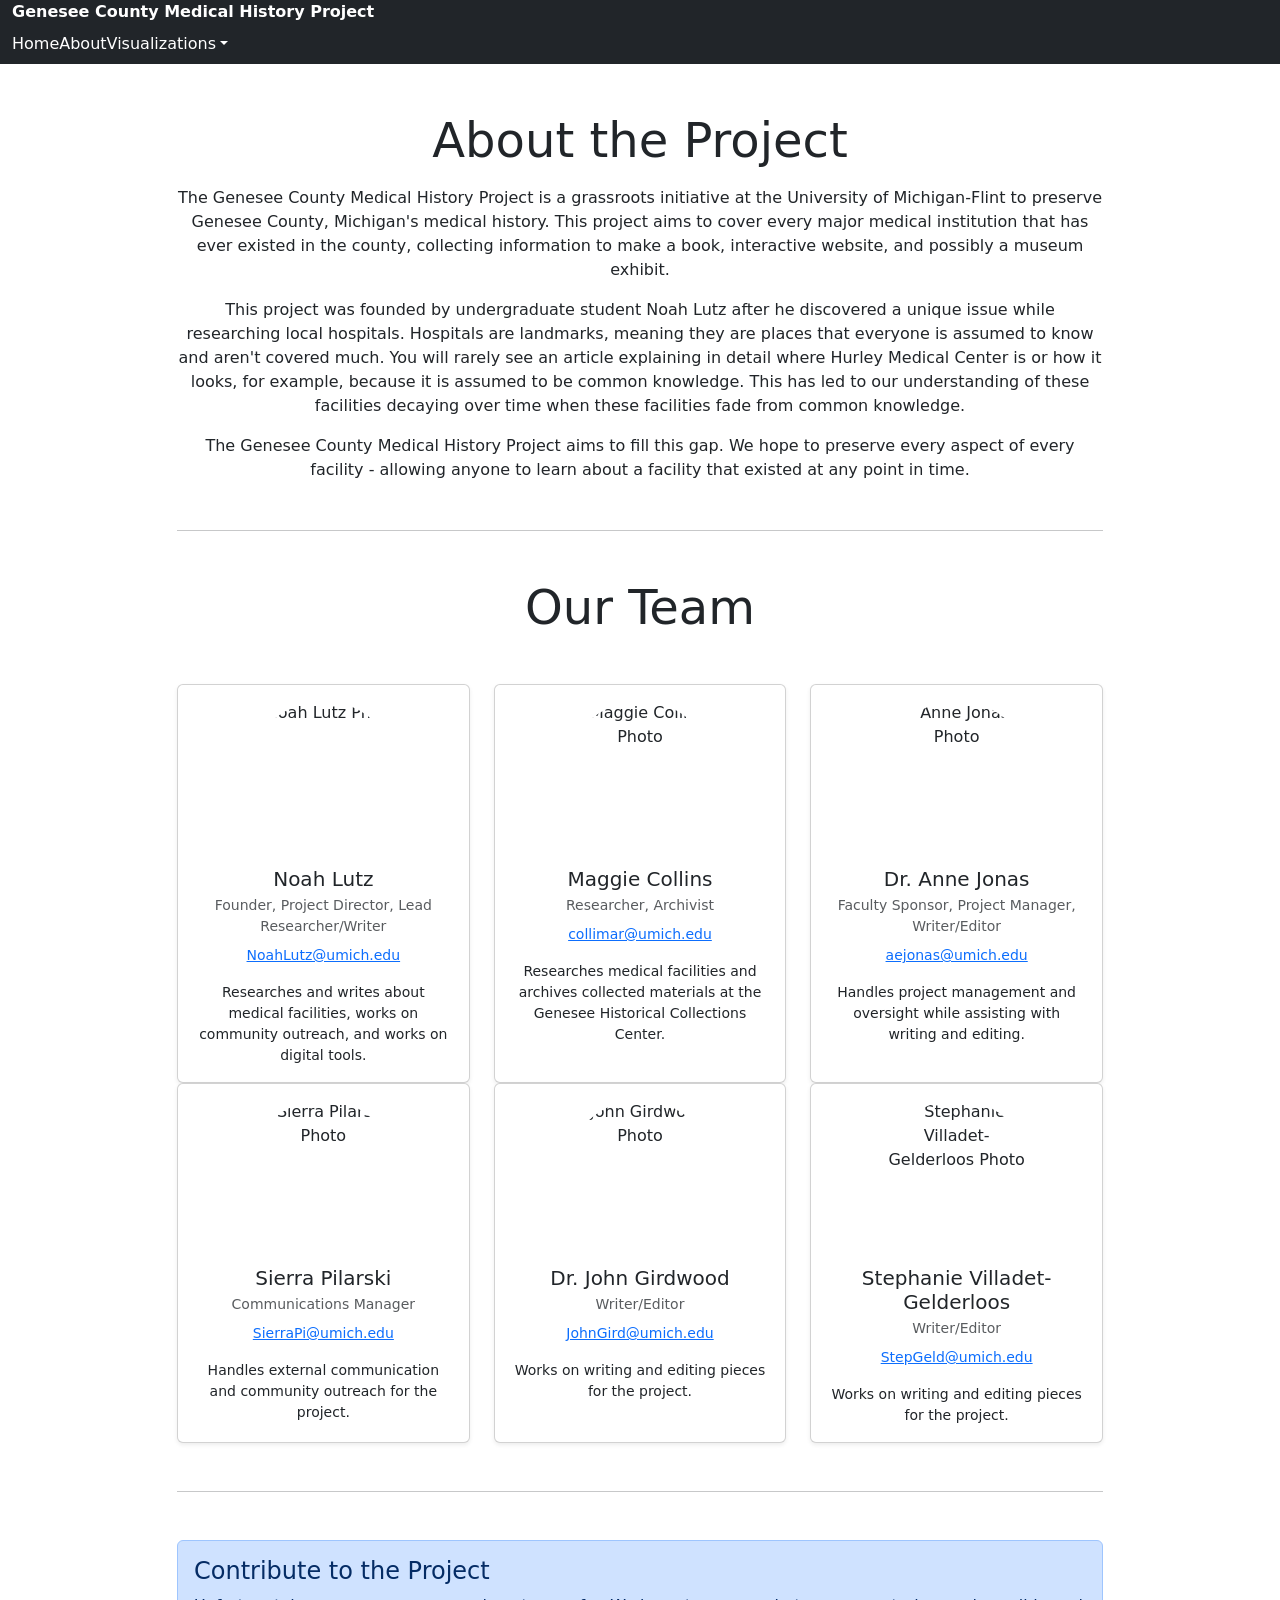
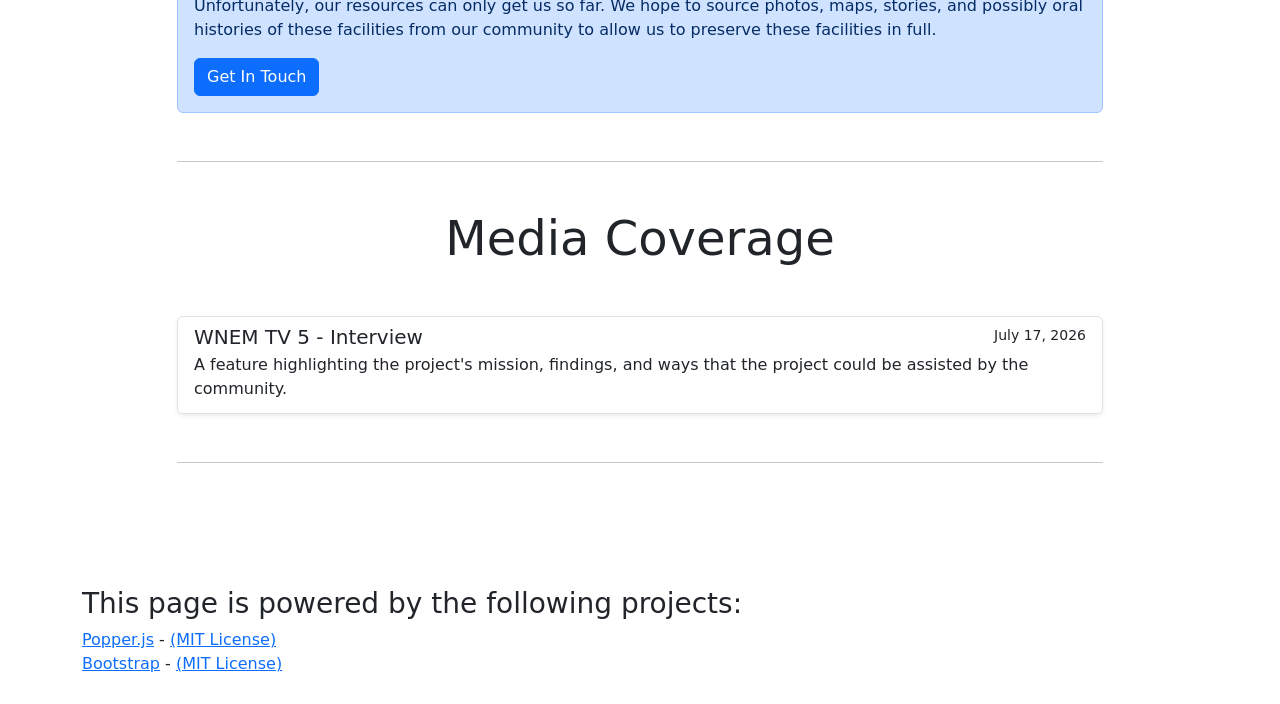
==== about/index.html @ d87b616f "Redesign website" ====
<!doctype html>
<html lang="en">

<!-- Load general metadata into the site. -->
<head>
    <meta charset="utf-8">
    <meta name="viewport" content="width=device-width, initial-scale=1">
    <link rel="icon" type="image/x-icon" href="../assets/favicon.ico">
    <title>Genesee County Healthcare Project</title>
</head>

<!-- Import our scripts. -->
<script src="https://cdn.jsdelivr.net/npm/@popperjs/core@2.9.2/dist/umd/popper.min.js"></script>
<script src="https://cdn.jsdelivr.net/npm/bootstrap@5.1/dist/js/bootstrap.min.js"></script>

<!-- Bootstrap core CSS -->
<link rel="stylesheet" href="style.css">
<link href="https://cdn.jsdelivr.net/npm/bootstrap@5.1/dist/css/bootstrap.min.css" rel="stylesheet"  crossorigin="anonymous">


<!-- Prepare the navigation bar. -->
<nav class="navbar-expand navbar-dark bg-dark" aria-label="header">
    <div class="container-fluid">
        <!-- Add the title. -->
        <a href="#" class="navbar-brand d-flex align-items-center">
            <strong>Genesee County Medical History Project</strong>
        </a>

        <!-- Add all the page navigation layer. -->
        <ul class="navbar-nav me-auto mb-2 mb-sm-0">
            <!-- Add the link to the home page. -->
            <li class="nav-item">
                <a class="nav-link active" aria-current="page" href="../">Home</a>
            </li>

            <!-- Add the link to the about page. -->
            <li class="nav-item">
                <a class="nav-link active" aria-current="page" href="">About</a>
            </li>

            <!-- Add the visualizations drop down. -->
            <li class="nav-item dropdown">
                <a class="nav-link active dropdown-toggle" href="#" id="visualizations" data-bs-toggle="dropdown" aria-expanded="false">Visualizations</a>
                <ul class="dropdown-menu" aria-labelledby="visualizations">
                    <li><a class="dropdown-item" href="../visualizations/map/">Map</a></li>
                    <li><a class="dropdown-item" href="../visualizations/timechart/">Time Chart</a></li>
                </ul>
            </li>
        </ul>
    </div>
</nav>

<!-- Let's prepare the main content.-->
<main>
    <section class="py-5 container">
        <!-- To begin, all of our content at the top will be centered. -->
        <div class="row justify-content-center">
            <div class="col-lg-10">


                <!-- Add a project description at the top of the page. -->
                <header class="text-center mb-5">
                    <h1 class="display-5">About the Project</h1>

                    <!-- These have to be separate or they'll be merged into one block. -->
                    <p></p>

                    <p>

                        The Genesee County Medical History Project is a grassroots initiative
                        at the University of Michigan-Flint to preserve Genesee County, Michigan's
                        medical history. This project aims to cover every major medical institution
                        that has ever existed in the county, collecting information to make a book,
                        interactive website, and possibly a museum exhibit.
                    </p>
                    <p>

                        This project was founded by undergraduate student Noah Lutz after he
                        discovered a unique issue while researching local hospitals. Hospitals are
                        landmarks, meaning they are places that everyone is assumed to know and
                        aren't covered much. You will rarely see an article explaining in detail where
                        Hurley Medical Center is or how it looks, for example, because it is assumed
                        to be common knowledge. This has led to our understanding of these facilities
                        decaying over time when these facilities fade from common knowledge.
                    </p>
                    <p>

                        The Genesee County Medical History Project aims to fill this gap. We hope
                        to preserve every aspect of every facility - allowing anyone to learn about
                        a facility that existed at any point in time.
                    </p>
                </header>

                <hr class="my-5">

                <!-- Here's a cool part! A team introduction area. -->
                <section class="mb-5">
                    <header class="text-center mb-5">
                        <h2 class="display-5">Our Team</h2>
                    </header>

                    <!-- First row with 3. -->
                    <div class="row g-4">
                        <!-- Noah's team card. -->
                        <div class="col-md-4">
                            <div class="card h-100 text-center shadow-sm">
                                <div class="card-body">
                                    <img src="https://d2jv02qf7xgjwx.cloudfront.net/customers/690/images/Profile_pic_placeholder.jpg"
                                         class="team-photo"
                                         alt="Noah Lutz Photo">

                                    <h3 class="h5 mb-1">Noah Lutz</h3>
                                    <p class="text-muted small mb-2">
                                        Founder, Project Director, Lead Researcher/Writer
                                    </p>

                                    <a href="mailto:NoahLutz@umich.edu"
                                       class="small d-block mb-3">
                                        NoahLutz@umich.edu
                                    </a>

                                    <p class="small mb-0">
                                        Researches and writes about medical facilities,
                                        works on community outreach, and works on
                                        digital tools.
                                    </p>
                                </div>
                            </div>
                        </div>

                        <!-- Maggie's team card. -->
                        <div class="col-md-4">
                            <div class="card h-100 text-center shadow-sm">
                                <div class="card-body">
                                    <img src="https://d2jv02qf7xgjwx.cloudfront.net/customers/690/images/Profile_pic_placeholder.jpg"
                                         class="team-photo"
                                         alt="Maggie Collins Photo">

                                    <h3 class="h5 mb-1">Maggie Collins</h3>
                                    <p class="text-muted small mb-2">
                                        Researcher, Archivist
                                    </p>

                                    <a href="mailto:collimar@umich.edu"
                                       class="small d-block mb-3">
                                        collimar@umich.edu
                                    </a>

                                    <p class="small mb-0">
                                        Researches medical facilities and archives collected
                                        materials at the Genesee Historical Collections
                                        Center.
                                    </p>
                                </div>
                            </div>
                        </div>

                        <!-- Anne's team card. -->
                        <div class="col-md-4">
                            <div class="card h-100 text-center shadow-sm">
                                <div class="card-body">
                                    <img src="https://directory.umflint.edu/avatar/aejonas"
                                         class="team-photo"
                                         alt="Anne Jonas Photo">

                                    <h3 class="h5 mb-1">Dr. Anne Jonas</h3>
                                    <p class="text-muted small mb-2">
                                        Faculty Sponsor, Project Manager, Writer/Editor
                                    </p>

                                    <a href="mailto:aejonas@umich.edu"
                                       class="small d-block mb-3">
                                        aejonas@umich.edu
                                    </a>

                                    <p class="small mb-0">
                                        Handles project management and oversight while
                                        assisting with writing and editing.
                                    </p>
                                </div>
                            </div>
                        </div>

                    </div>

                    <!-- Start a second row due to 3 per row. -->
                    <div class="row g-4">
                        <!-- Sierra's team card. -->
                        <div class="col-md-4">
                            <div class="card h-100 text-center shadow-sm">
                                <div class="card-body">
                                    <img src="https://d2jv02qf7xgjwx.cloudfront.net/customers/690/images/Profile_pic_placeholder.jpg"
                                         class="team-photo"
                                         alt="Sierra Pilarski Photo">

                                    <h3 class="h5 mb-1">Sierra Pilarski</h3>
                                    <p class="text-muted small mb-2">
                                        Communications Manager
                                    </p>

                                    <a href="mailto:SierraPi@umich.edu"
                                       class="small d-block mb-3">
                                        SierraPi@umich.edu
                                    </a>

                                    <p class="small mb-0">
                                        Handles external communication and community outreach
                                        for the project.
                                    </p>
                                </div>
                            </div>
                        </div>

                        <!-- Dr. Girdwood's team card. -->
                        <div class="col-md-4">
                            <div class="card h-100 text-center shadow-sm">
                                <div class="card-body">
                                    <img src="https://directory.umflint.edu/avatar/johngird"
                                         class="team-photo"
                                         alt="John Girdwood Photo">

                                    <h3 class="h5 mb-1">Dr. John Girdwood</h3>
                                    <p class="text-muted small mb-2">
                                        Writer/Editor
                                    </p>

                                    <a href="mailto:JohnGird@umich.edu"
                                       class="small d-block mb-3">
                                        JohnGird@umich.edu
                                    </a>

                                    <p class="small mb-0">
                                        Works on writing and editing pieces for the project.
                                    </p>
                                </div>
                            </div>
                        </div>

                        <!-- Professor G's team card. -->
                        <div class="col-md-4">
                            <div class="card h-100 text-center shadow-sm">
                                <div class="card-body">
                                    <img src="https://directory.umflint.edu/avatar/stepgeld"
                                         class="team-photo"
                                         alt="Stephanie Villadet-Gelderloos Photo">

                                    <h3 class="h5 mb-1">Stephanie Villadet-Gelderloos</h3>
                                    <p class="text-muted small mb-2">
                                        Writer/Editor
                                    </p>

                                    <a href="mailto:StepGeld@umich.edu"
                                       class="small d-block mb-3">
                                        StepGeld@umich.edu
                                    </a>

                                    <p class="small mb-0">
                                        Works on writing and editing pieces for the project.
                                    </p>
                                </div>
                            </div>
                        </div>
                    </div>
                </section>

                <hr class="my-5">

                <!-- Include a spot for people who want to contribute.
                Using Sierra's email for this.
                -->
                <div class="alert alert-primary mt-5">
                    <h4 class="alert-heading">Contribute to the Project</h4>

                    <p class="mb-3">
                        Unfortunately, our resources can only get us so far.
                        We hope to source photos, maps, stories, and possibly
                        oral histories of these facilities from our community
                        to allow us to preserve these facilities in full.
                    </p>

                    <a href="mailto:sierrapi@umich.edu"
                       class="btn btn-primary">
                        Get In Touch
                    </a>

                </div>

                <hr class="my-5">

                <!-- Lastly, our media coverage. I think it's really cool and we should highlight it!
                 This will be interesting to maintain... may have to do this differently later on.
                 -->
                <section class="mb-5">
                    <header class="text-center mb-5">
                        <h2 class="display-5">Media Coverage</h2>
                    </header>

                    <!-- 7/17/26 WNEM Interview. -->
                    <div class="list-group shadow-sm">

                        <a href="https://www.wnem.com/video/2026/07/17/uncovering-lost-genesee-county-history/"
                           target="_blank"
                           rel="noopener"
                           class="list-group-item list-group-item-action">

                            <div class="d-flex justify-content-between">
                                <h5 class="mb-1">
                                    WNEM TV 5 - Interview
                                </h5>
                                <small>July 17, 2026</small>
                            </div>

                            <p class="mb-1">
                                A feature highlighting the project's mission,
                                findings, and ways that the project could be
                                assisted by the community.
                            </p>
                        </a>
                    </div>
                </section>

                <hr class="my-5">




            </div>
        </div>
    </section>
</main>

<footer>
    <section class="py-1 container">
        <div class="row py-lg-4">
            <h3>This page is powered by the following projects:</h3>
            <div>
                <a href="https://popper.js.org">Popper.js</a> - <a href="https://github.com/vusion/popper.js/blob/master/LICENSE.md">(MIT License)</a>
            </div>
            <div>
                <a href="https://getbootstrap.com">Bootstrap</a> - <a href="https://github.com/twbs/bootstrap/blob/main/LICENSE">(MIT License)</a>
            </div>
        </div>
    </section>
</footer>

</html>
---- about/style.css ----
.team-photo {
    width: 150px;
    height: 150px;
    object-fit: cover;
    object-position: center;
    border-radius: 50%;
    display: block;
    margin: 0 auto 1rem;
}
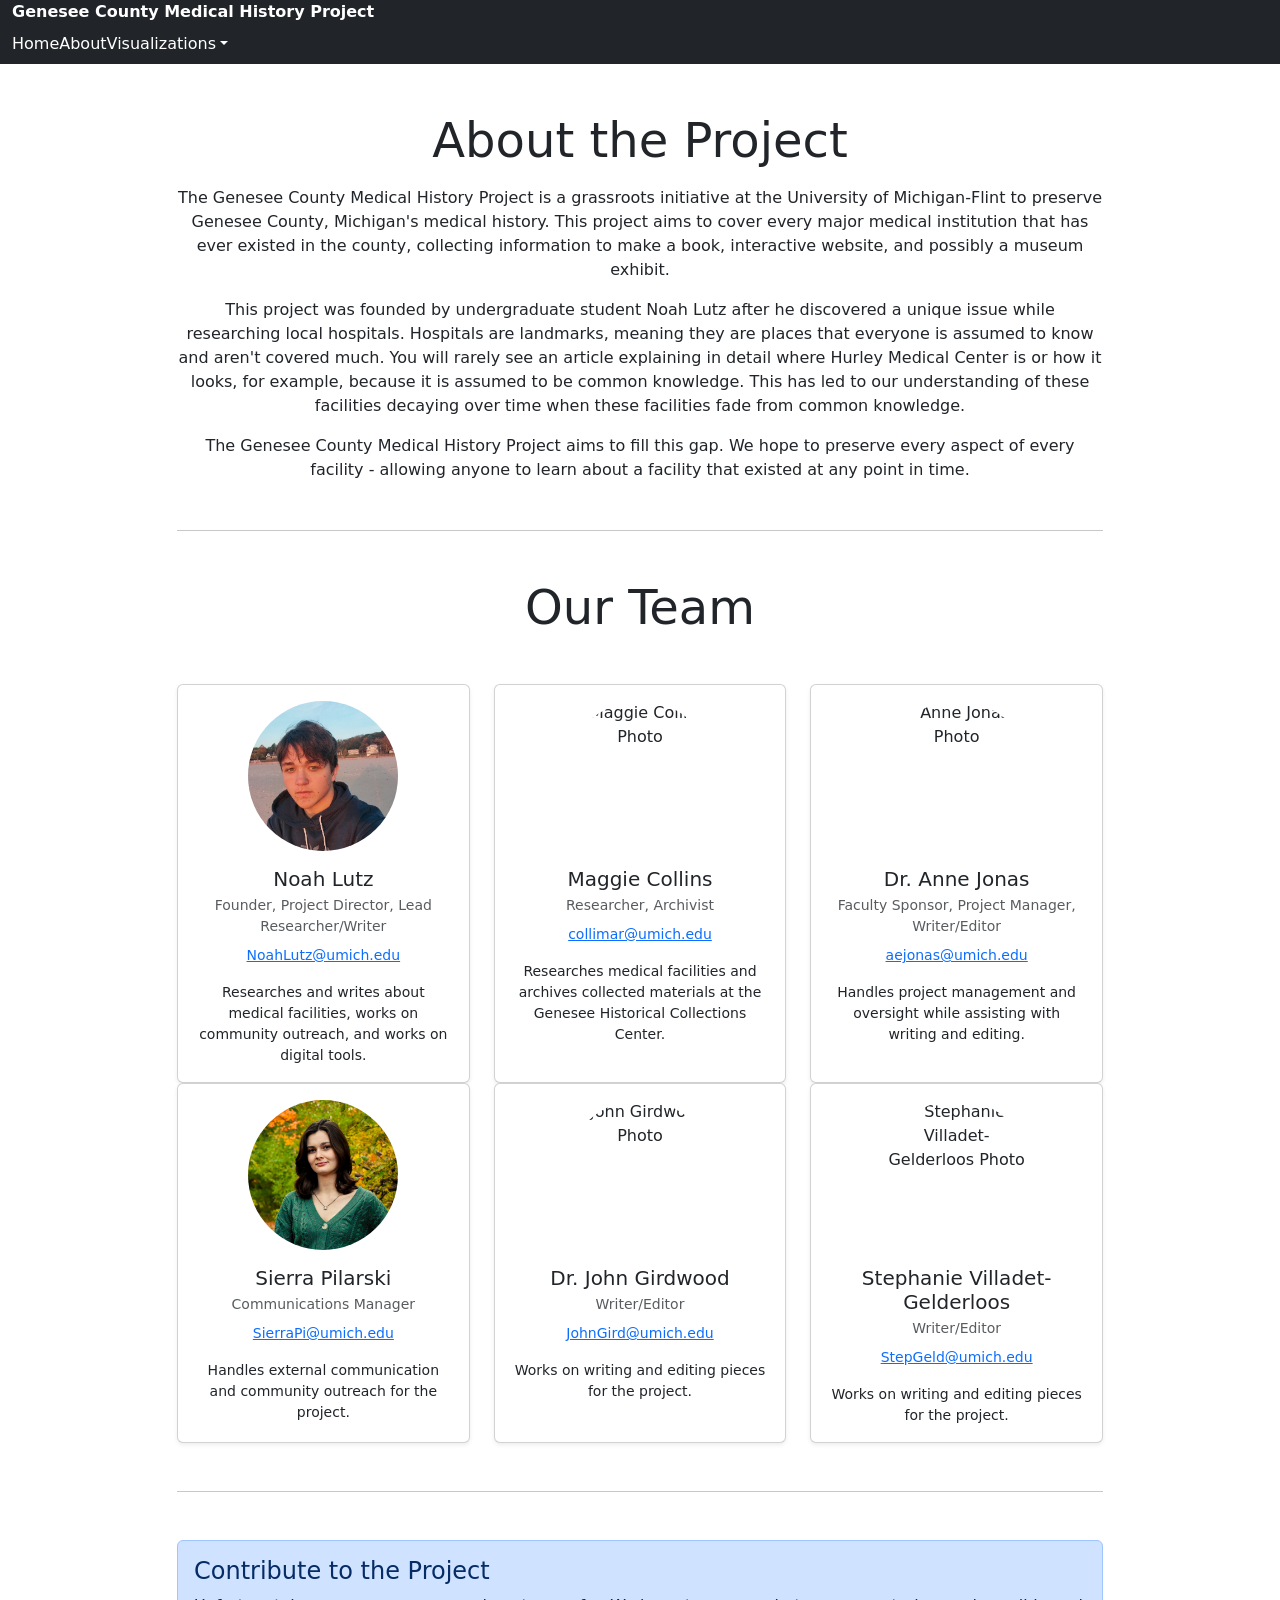
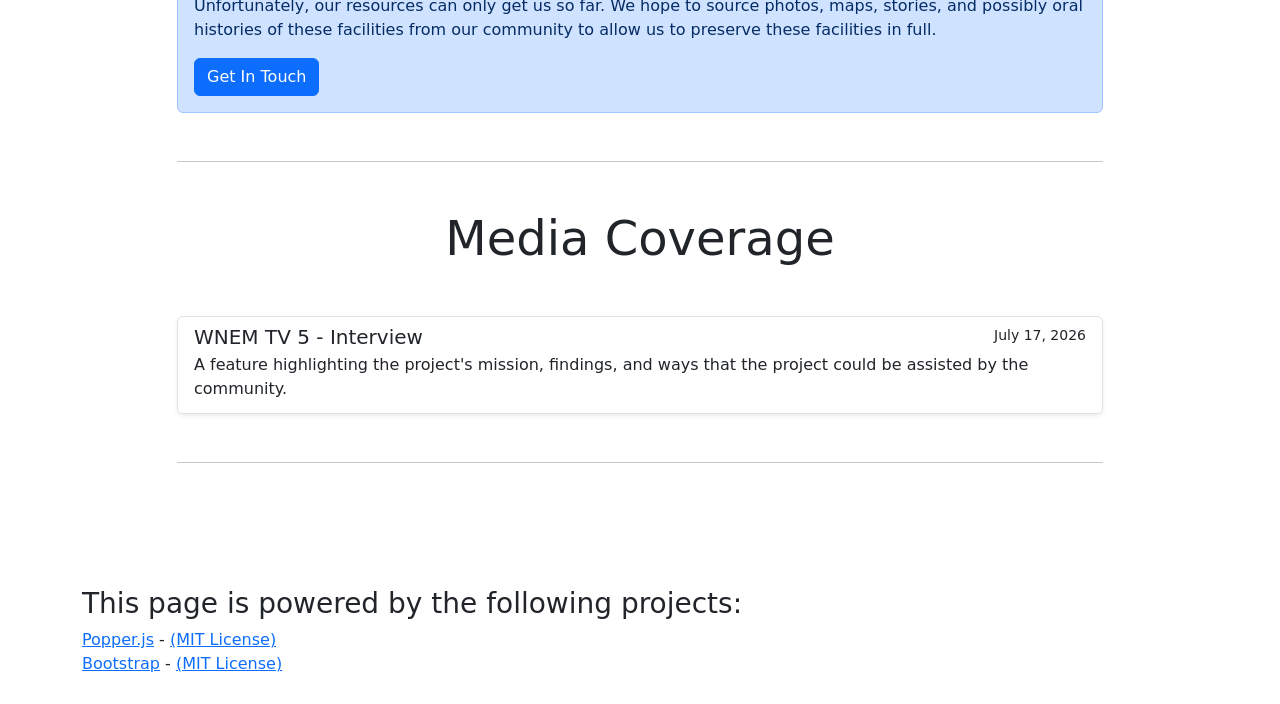
==== commit 4ffee35e: "Update about me's" ====
--- a/about/index.html
+++ b/about/index.html
@@ -105,7 +105,7 @@
                         <div class="col-md-4">
                             <div class="card h-100 text-center shadow-sm">
                                 <div class="card-body">
-                                    <img src="https://d2jv02qf7xgjwx.cloudfront.net/customers/690/images/Profile_pic_placeholder.jpg"
+                                    <img src="../assets/team/NoahLutz.jpg"
                                          class="team-photo"
                                          alt="Noah Lutz Photo">
 
@@ -189,7 +189,7 @@
                         <div class="col-md-4">
                             <div class="card h-100 text-center shadow-sm">
                                 <div class="card-body">
-                                    <img src="https://d2jv02qf7xgjwx.cloudfront.net/customers/690/images/Profile_pic_placeholder.jpg"
+                                    <img src="../assets/team/SierraPilarski.jpg"
                                          class="team-photo"
                                          alt="Sierra Pilarski Photo">
 
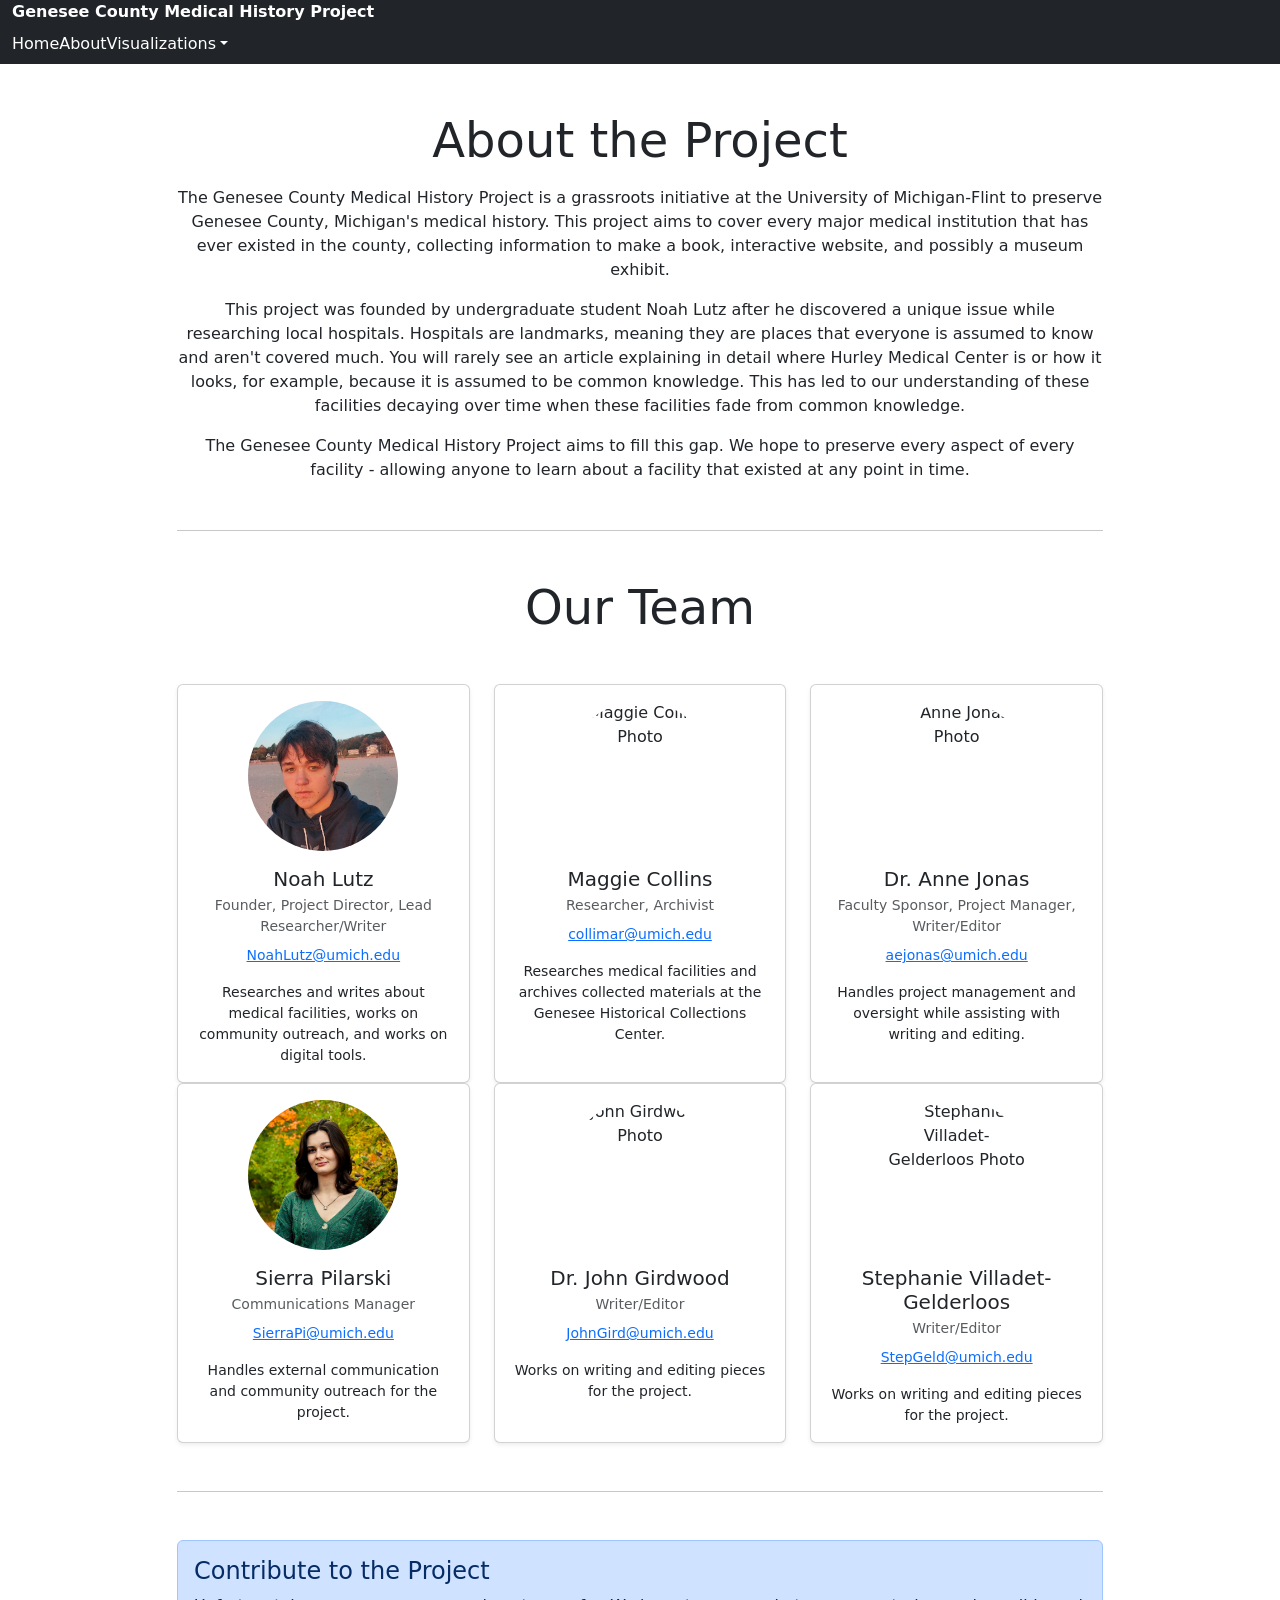
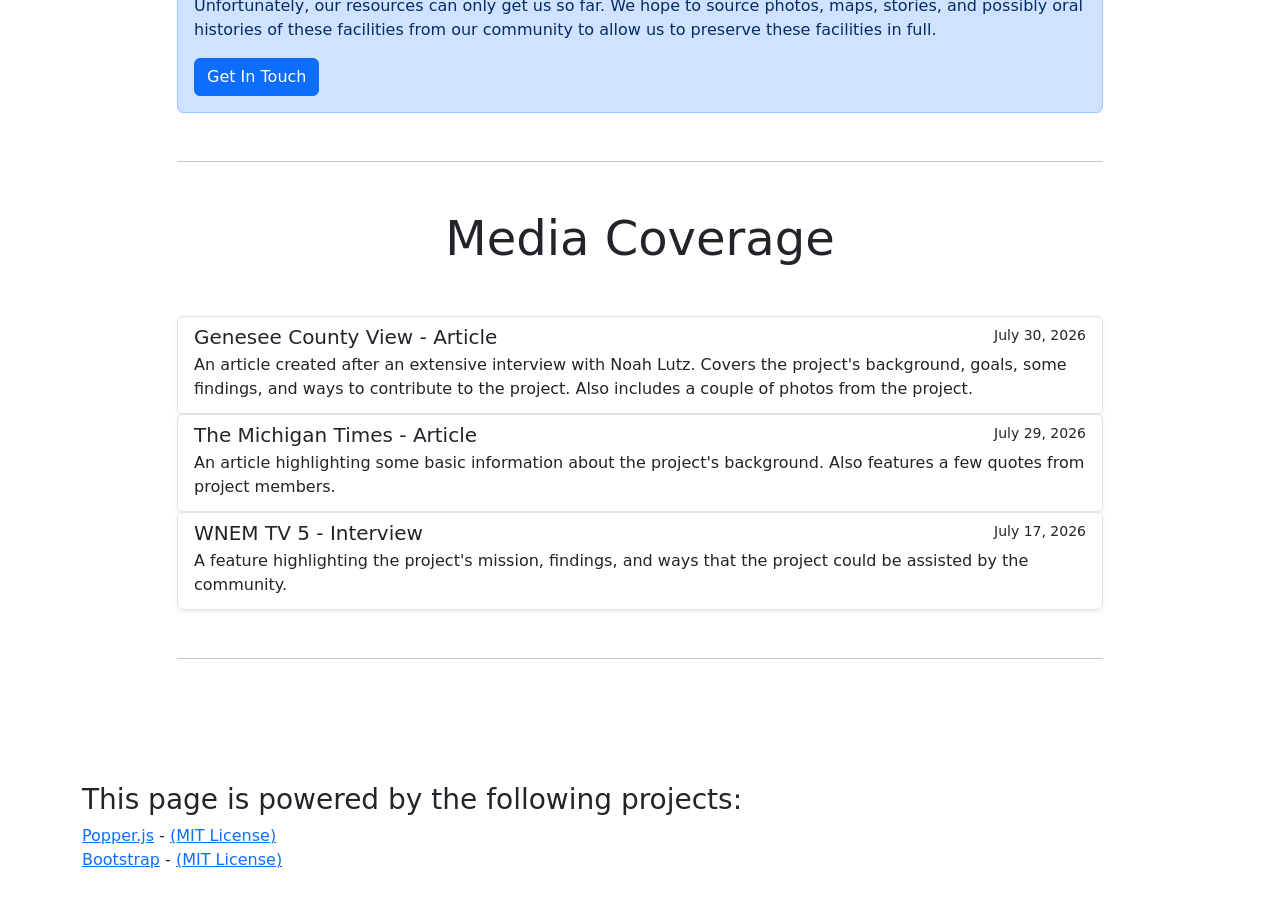
==== commit c75d924c: "Add new articles" ====
--- a/about/index.html
+++ b/about/index.html
@@ -294,6 +294,54 @@
                     <header class="text-center mb-5">
                         <h2 class="display-5">Media Coverage</h2>
                     </header>
+
+                    <!-- 7/30/26 Genesee County View Article. -->
+                    <div class="list-group shadow-sm">
+
+                        <a href="https://geneseecountyview.com/articles/news/research-group-from-um-flint-uncovering-countys-hidden-medical-past/"
+                           target="_blank"
+                           rel="noopener"
+                           class="list-group-item list-group-item-action">
+
+                            <div class="d-flex justify-content-between">
+                                <h5 class="mb-1">
+                                    Genesee County View - Article
+                                </h5>
+                                <small>July 30, 2026</small>
+                            </div>
+
+                            <p class="mb-1">
+                                An article created after an extensive interview
+                                with Noah Lutz. Covers the project's background,
+                                goals, some findings, and ways to contribute to
+                                the project. Also includes a couple of photos from
+                                the project.
+                            </p>
+                        </a>
+                    </div>
+
+                    <!-- 7/29/26 Michigan Times Article. -->
+                    <div class="list-group shadow-sm">
+
+                        <a href="https://mtimes.org/2026/07/29/um-flint-student-leads-project-to-preserve-genesee-countys-medical-history/"
+                           target="_blank"
+                           rel="noopener"
+                           class="list-group-item list-group-item-action">
+
+                            <div class="d-flex justify-content-between">
+                                <h5 class="mb-1">
+                                    The Michigan Times - Article
+                                </h5>
+                                <small>July 29, 2026</small>
+                            </div>
+
+                            <p class="mb-1">
+                                An article highlighting some basic information
+                                about the project's background. Also features a
+                                few quotes from project members.
+                            </p>
+                        </a>
+                    </div>
 
                     <!-- 7/17/26 WNEM Interview. -->
                     <div class="list-group shadow-sm">
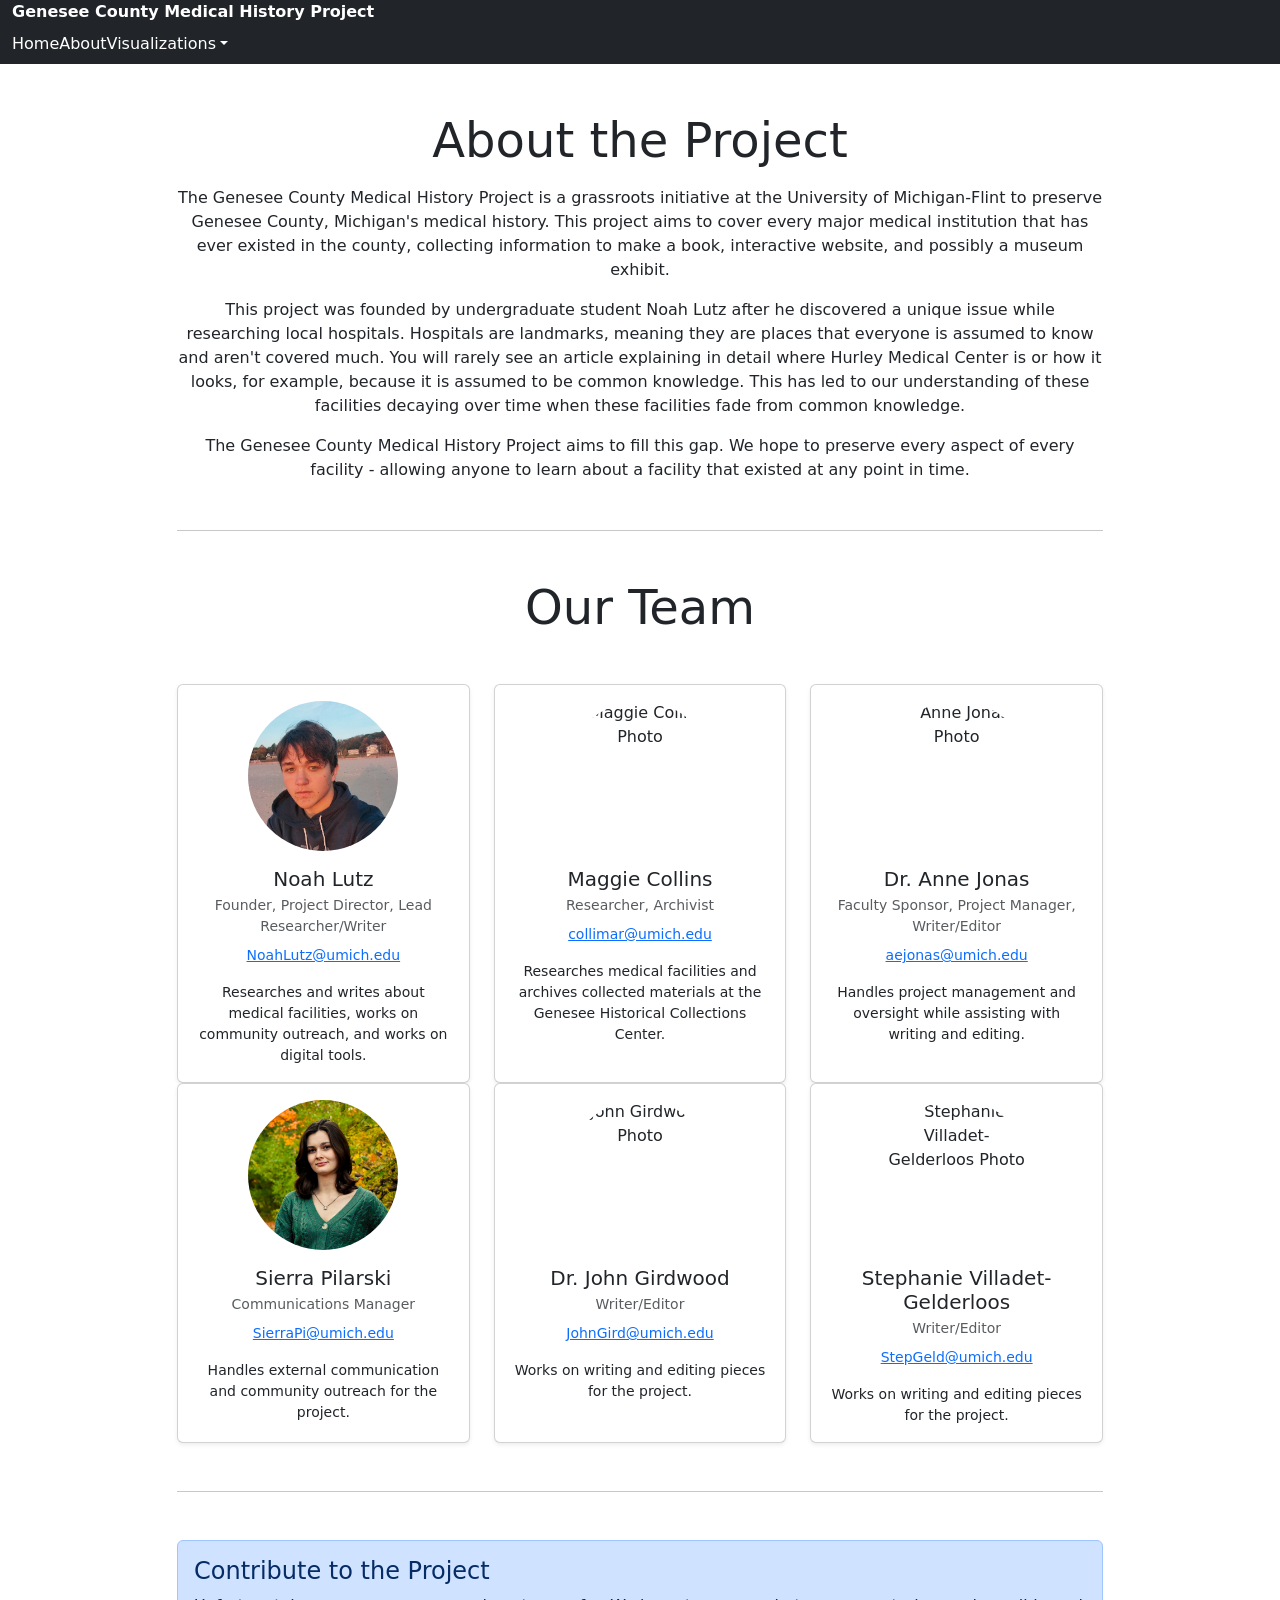
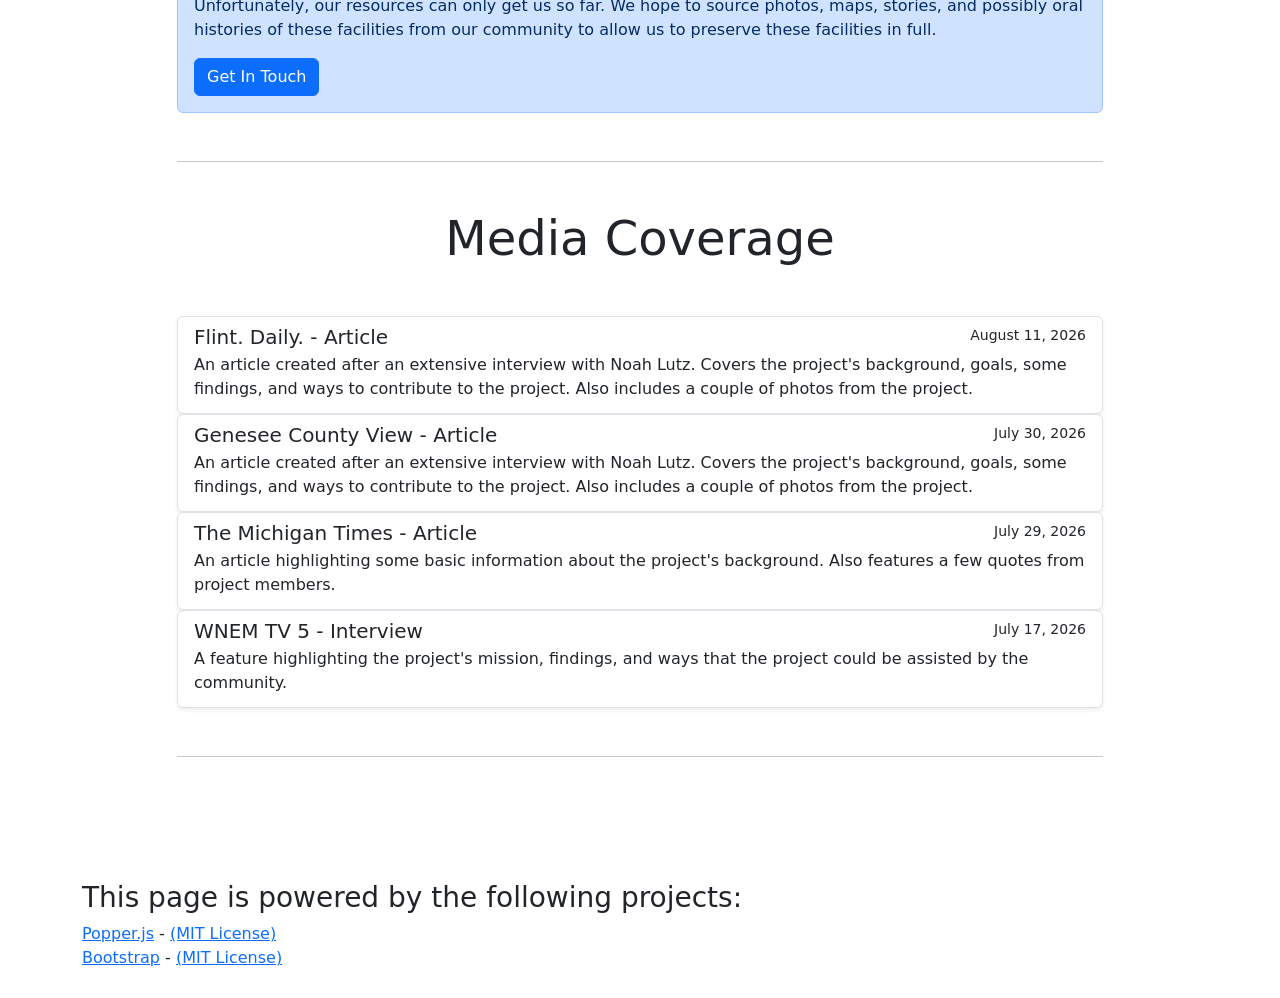
==== commit aa280366: "Add Flint Daily article" ====
--- a/about/index.html
+++ b/about/index.html
@@ -294,6 +294,31 @@
                     <header class="text-center mb-5">
                         <h2 class="display-5">Media Coverage</h2>
                     </header>
+
+                    <!-- 8/11/26 Flint. Daily. Article. -->
+                    <div class="list-group shadow-sm">
+
+                        <a href="https://flintdaily.news/2026/08/11/um-flint-students-piecing-together-complex-history-of-genesee-county-hospitals-and-healthcare-facilities/"
+                           target="_blank"
+                           rel="noopener"
+                           class="list-group-item list-group-item-action">
+
+                            <div class="d-flex justify-content-between">
+                                <h5 class="mb-1">
+                                    Flint. Daily. - Article
+                                </h5>
+                                <small>August 11, 2026</small>
+                            </div>
+
+                            <p class="mb-1">
+                                An article created after an extensive interview
+                                with Noah Lutz. Covers the project's background,
+                                goals, some findings, and ways to contribute to
+                                the project. Also includes a couple of photos from
+                                the project.
+                            </p>
+                        </a>
+                    </div>
 
                     <!-- 7/30/26 Genesee County View Article. -->
                     <div class="list-group shadow-sm">
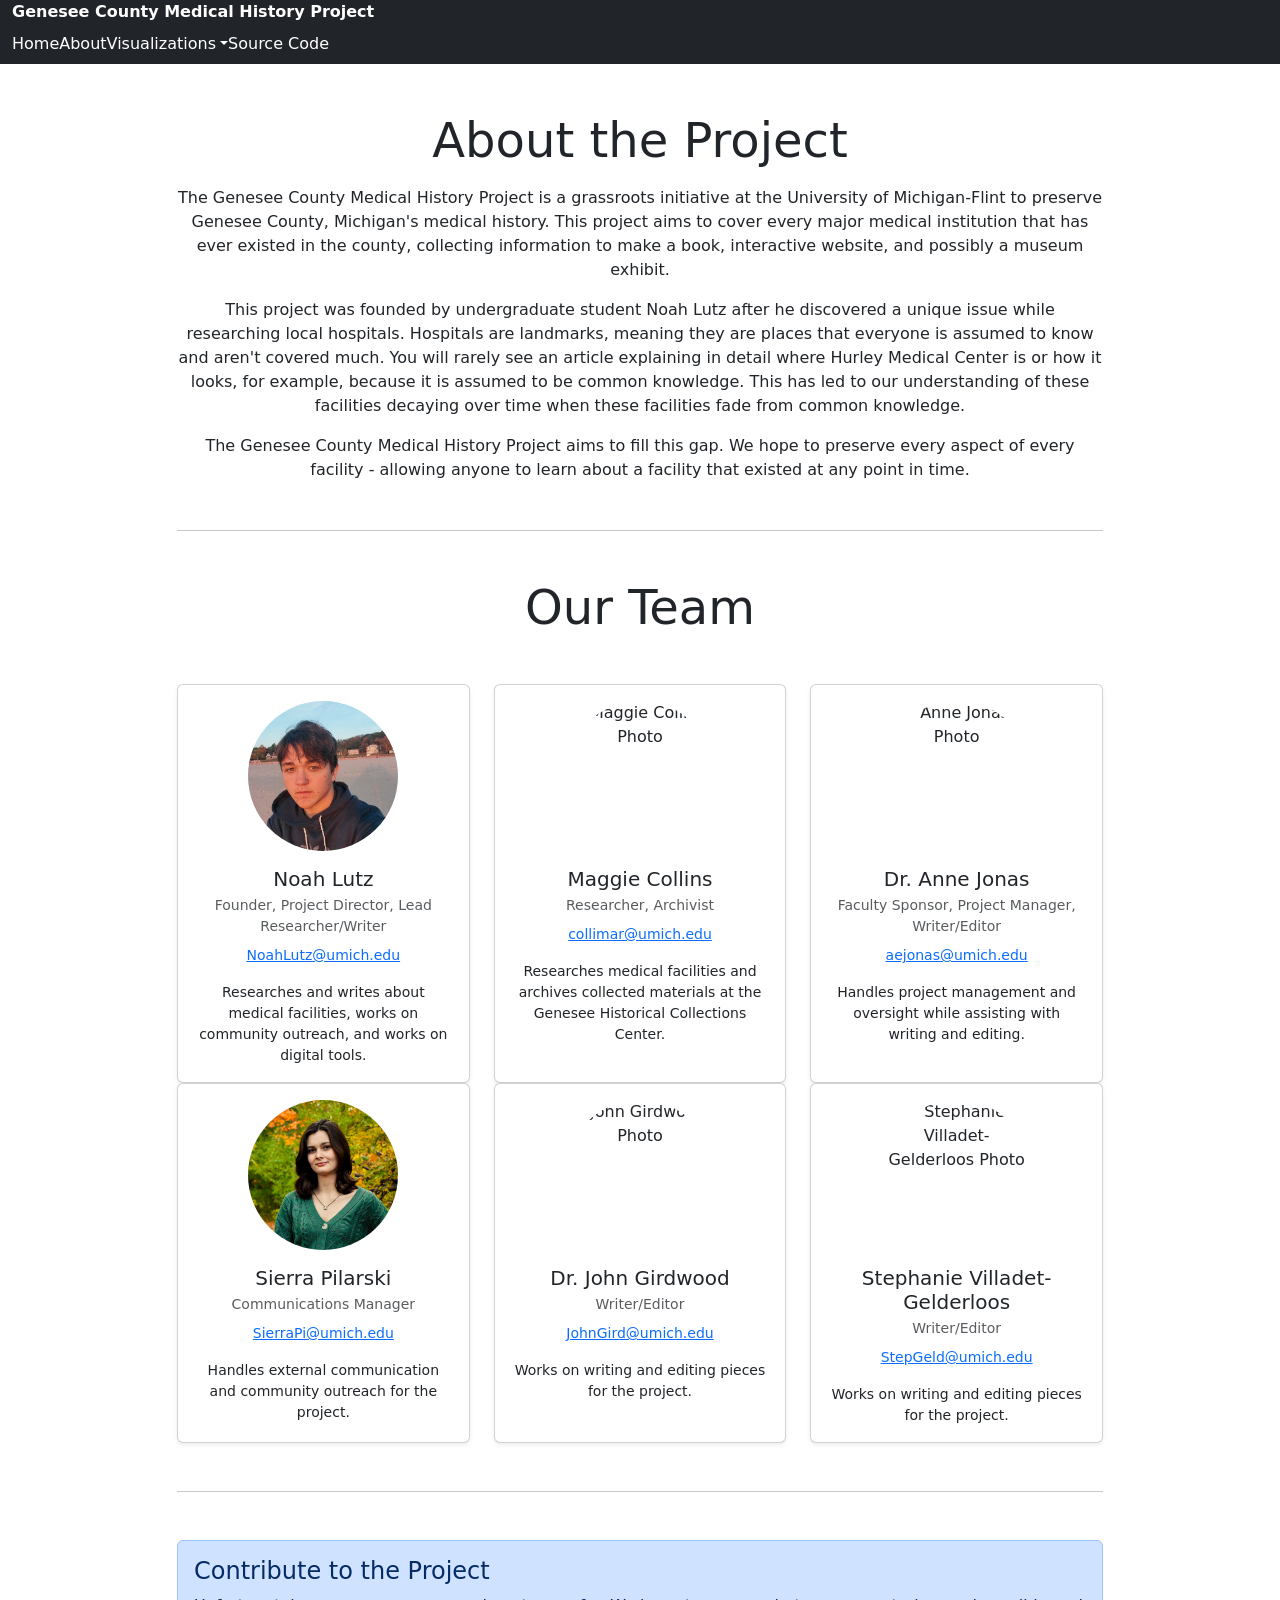
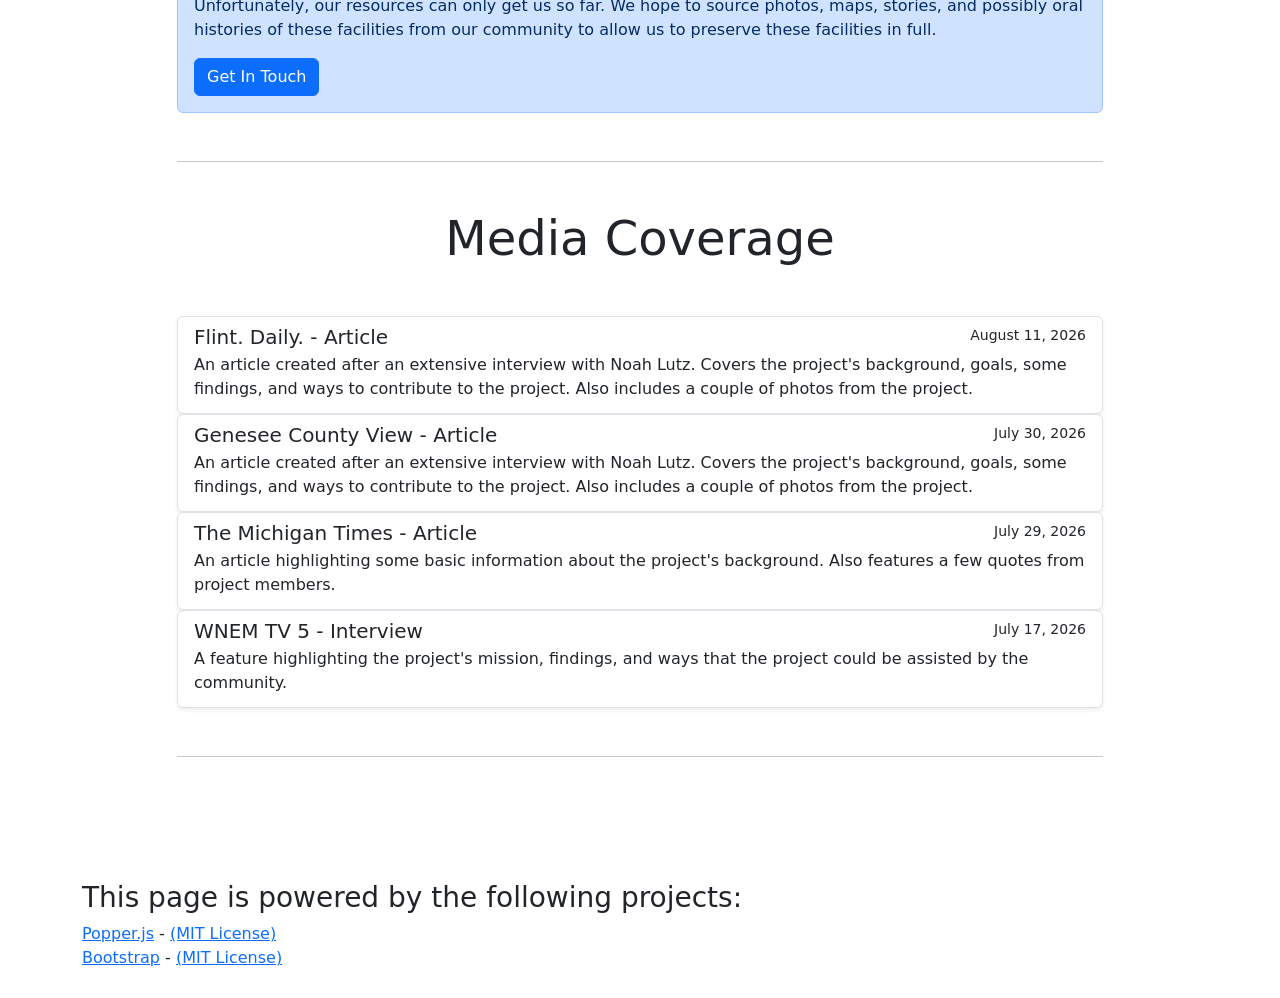
==== commit de0a930b: "Add source code links" ====
--- a/about/index.html
+++ b/about/index.html
@@ -45,6 +45,11 @@
                     <li><a class="dropdown-item" href="../visualizations/map/">Map</a></li>
                     <li><a class="dropdown-item" href="../visualizations/timechart/">Time Chart</a></li>
                 </ul>
+            </li>
+
+            <!-- Add the link to the source code. -->
+            <li class="nav-item">
+                <a class="nav-link active" aria-current="page" href="https://github.com/gcmhp/gcmhp.github.io">Source Code</a>
             </li>
         </ul>
     </div>
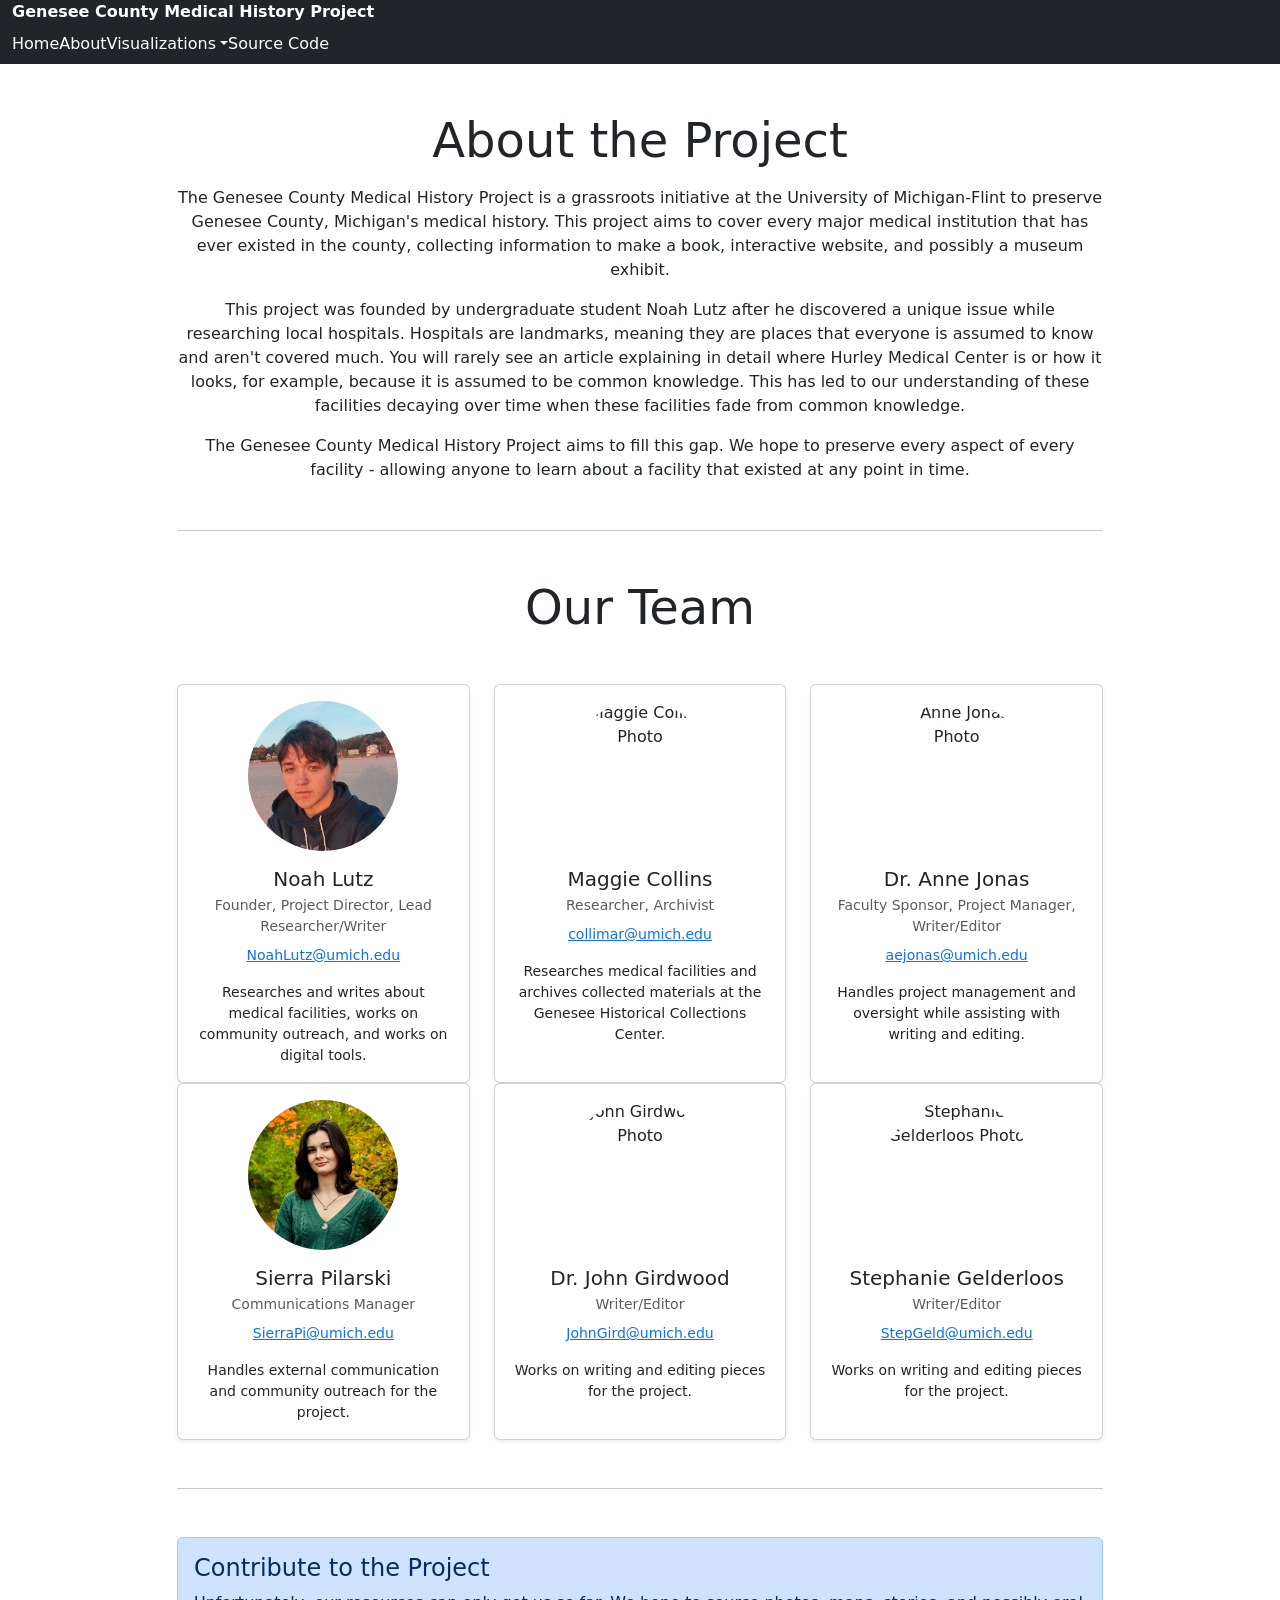
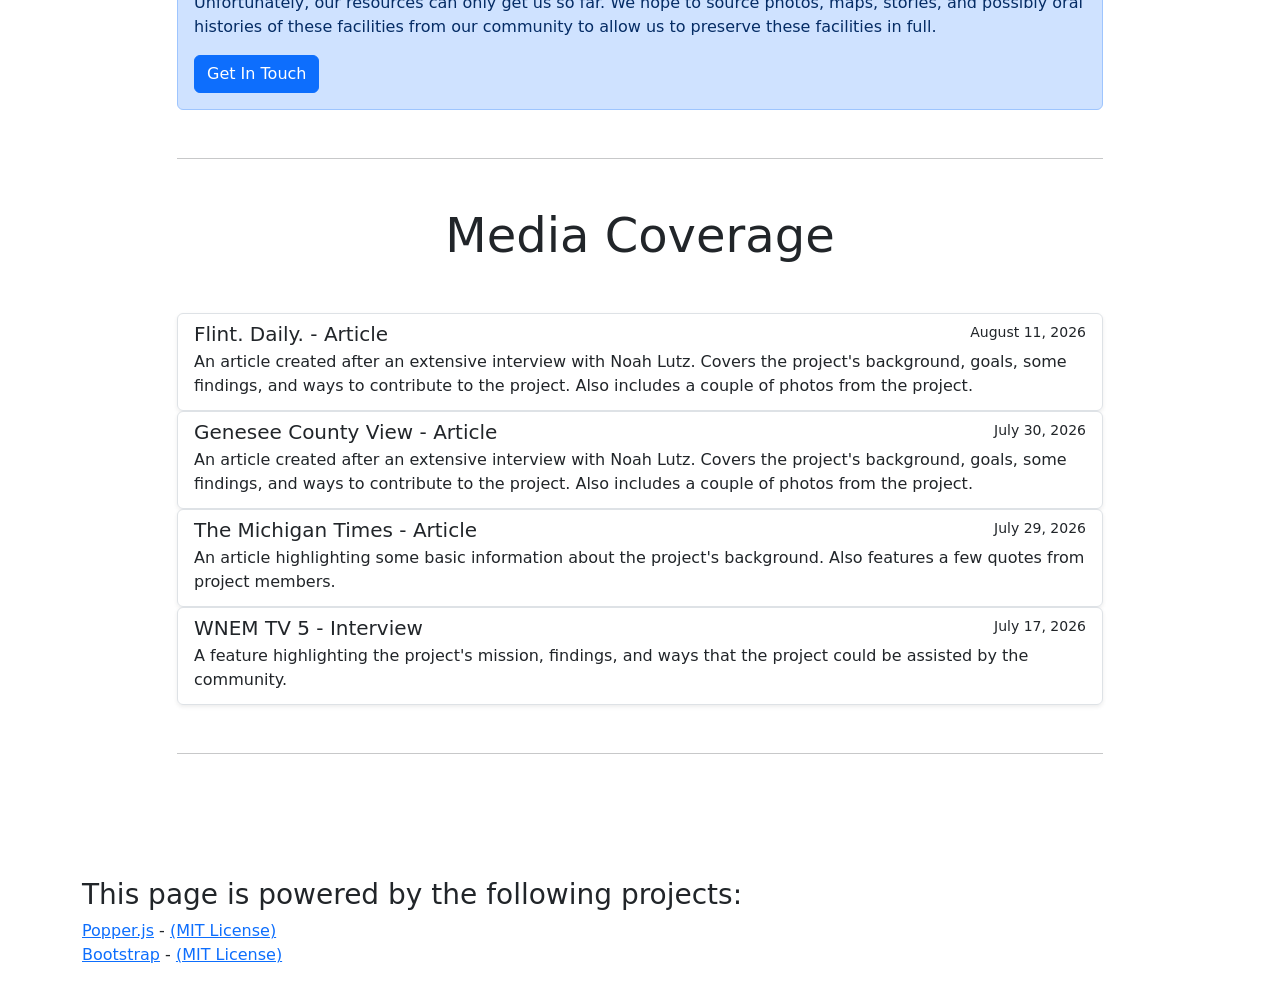
==== commit 7d2b4b5d: "fix name" ====
--- a/about/index.html
+++ b/about/index.html
@@ -247,9 +247,9 @@
                                 <div class="card-body">
                                     <img src="https://directory.umflint.edu/avatar/stepgeld"
                                          class="team-photo"
-                                         alt="Stephanie Villadet-Gelderloos Photo">
-
-                                    <h3 class="h5 mb-1">Stephanie Villadet-Gelderloos</h3>
+                                         alt="Stephanie Gelderloos Photo">
+
+                                    <h3 class="h5 mb-1">Stephanie Gelderloos</h3>
                                     <p class="text-muted small mb-2">
                                         Writer/Editor
                                     </p>
